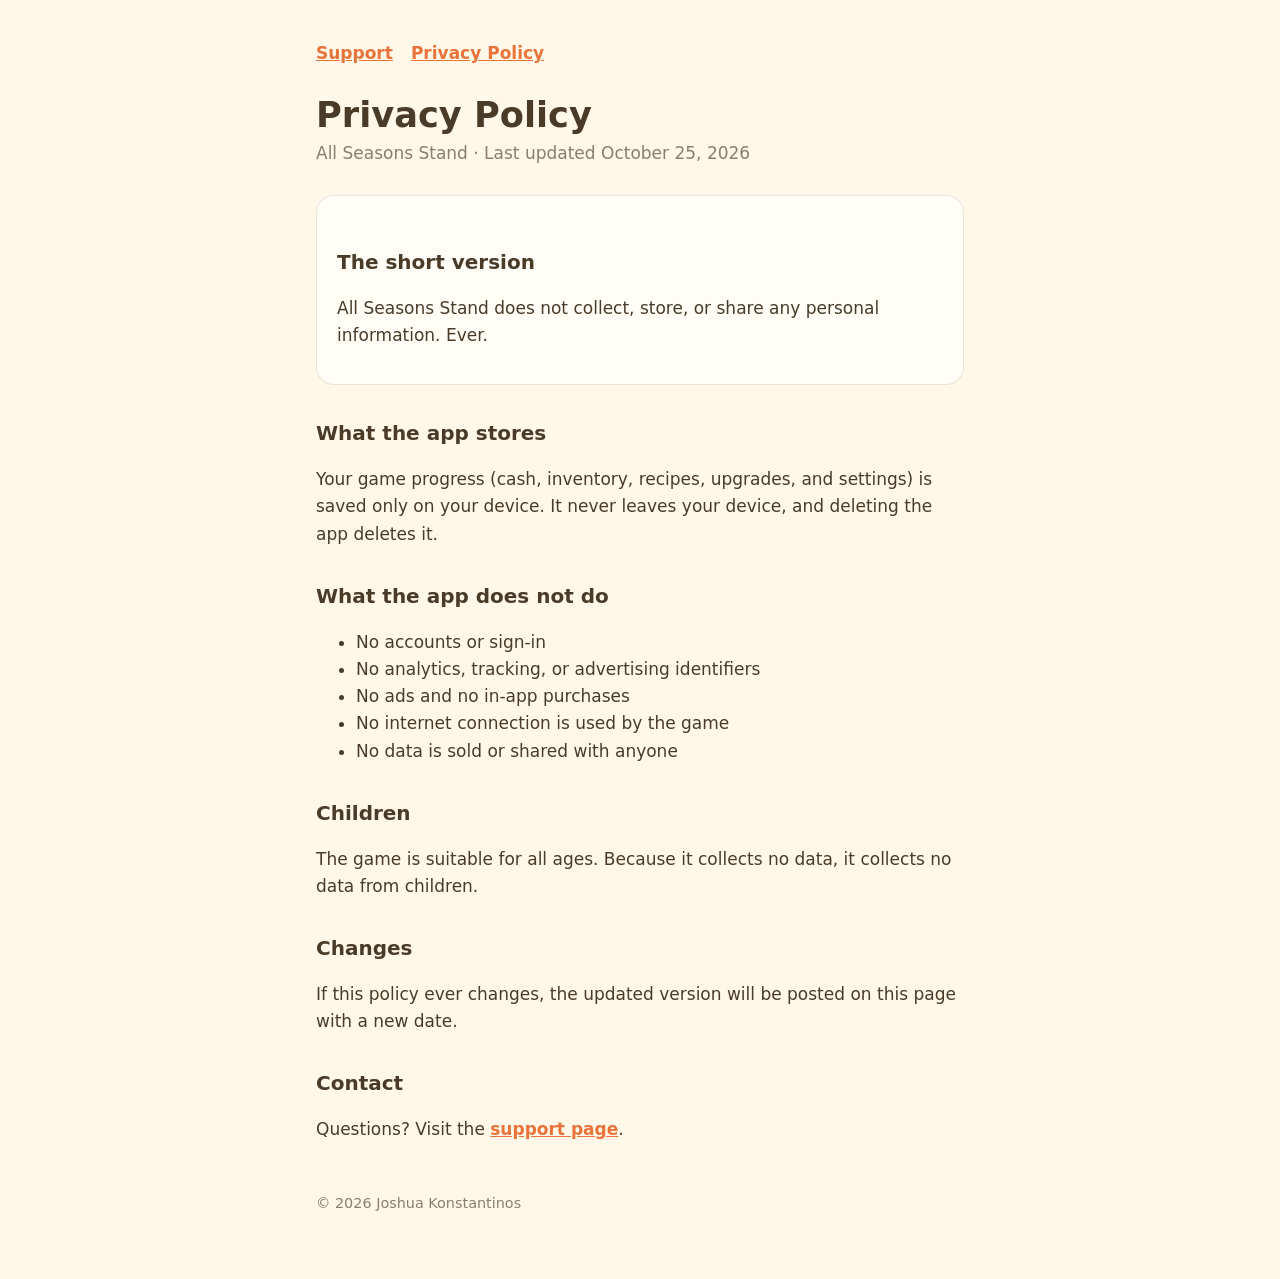
==== privacy.html @ 19e0eb2a "Support and privacy policy pages for All Seasons Stand" ====
<!doctype html>
<html lang="en">
<head>
<meta charset="utf-8">
<meta name="viewport" content="width=device-width, initial-scale=1">
<title>All Seasons Stand · Privacy Policy</title>
<link rel="stylesheet" href="style.css">
</head>
<body>
<main>
  <nav><a href="./">Support</a><a href="privacy.html">Privacy Policy</a></nav>
  <h1>Privacy Policy</h1>
  <p class="sub">All Seasons Stand · Last updated October 25, 2026</p>

  <div class="card">
    <h2>The short version</h2>
    <p>All Seasons Stand does not collect, store, or share any personal information. Ever.</p>
  </div>

  <h2>What the app stores</h2>
  <p>Your game progress (cash, inventory, recipes, upgrades, and settings) is saved only on your device. It never leaves your device, and deleting the app deletes it.</p>

  <h2>What the app does not do</h2>
  <ul>
    <li>No accounts or sign-in</li>
    <li>No analytics, tracking, or advertising identifiers</li>
    <li>No ads and no in-app purchases</li>
    <li>No internet connection is used by the game</li>
    <li>No data is sold or shared with anyone</li>
  </ul>

  <h2>Children</h2>
  <p>The game is suitable for all ages. Because it collects no data, it collects no data from children.</p>

  <h2>Changes</h2>
  <p>If this policy ever changes, the updated version will be posted on this page with a new date.</p>

  <h2>Contact</h2>
  <p>Questions? Visit the <a href="https://github.com/Joshfkon/all-seasons-stand-site/issues">support page</a>.</p>

  <footer>© 2026 Joshua Konstantinos</footer>
</main>
</body>
</html>
---- style.css ----
:root { --paper: #fff8e8; --card: #fffdf6; --ink: #4a3b29; --muted: #8a7d6d; --accent: #e8743b; }
* { box-sizing: border-box; }
body { margin: 0; background: var(--paper); color: var(--ink); font: 17px/1.6 ui-rounded, -apple-system, "SF Pro Rounded", system-ui, sans-serif; }
main { max-width: 680px; margin: 0 auto; padding: 40px 16px 64px; }
h1 { font-size: 2.2rem; line-height: 1.15; margin: 0 0 4px; }
h2 { font-size: 1.25rem; margin: 32px 0 6px; }
.sub { color: var(--muted); margin: 0 0 28px; }
.card { background: var(--card); border: 1.5px solid rgba(74,59,41,.12); border-radius: 18px; padding: 18px 20px; margin: 14px 0; }
a { color: var(--accent); font-weight: 600; }
nav { display: flex; gap: 18px; margin-bottom: 28px; }
footer { color: var(--muted); font-size: .9rem; margin-top: 48px; }
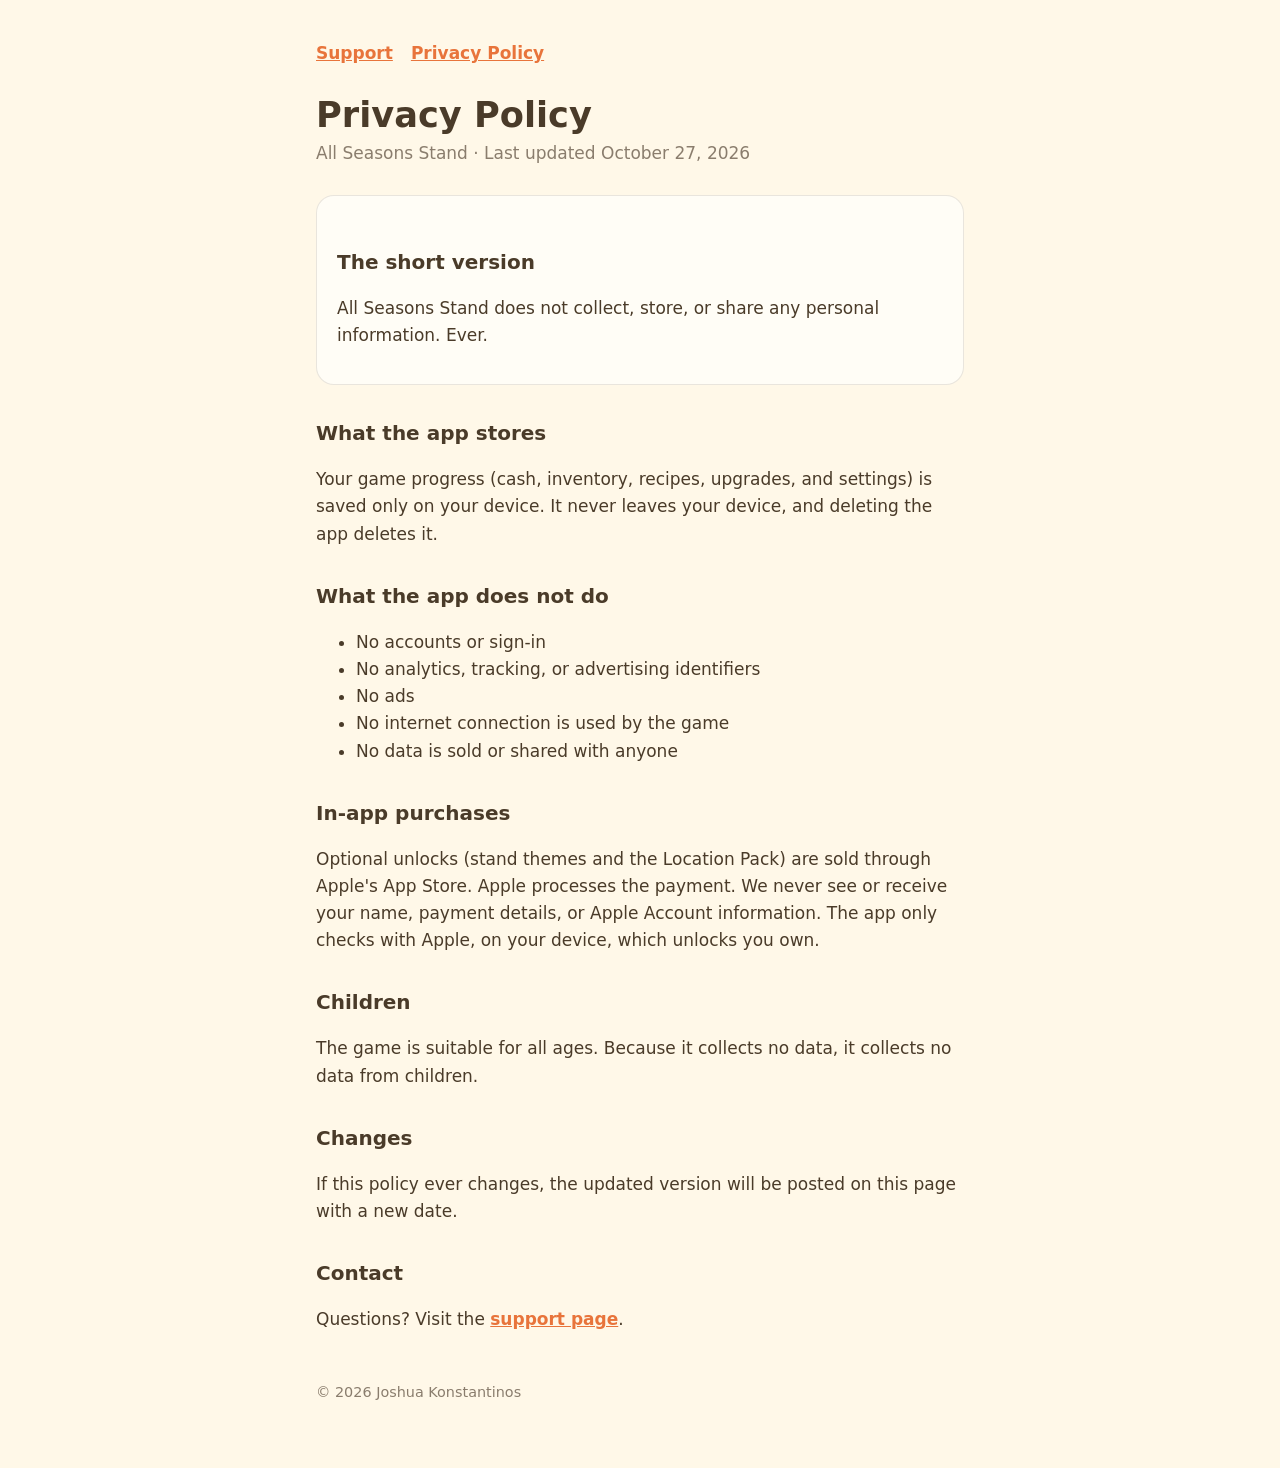
==== commit 423d76d6: "Describe optional in-app purchases, restore, and refunds" ====
--- a/privacy.html
+++ b/privacy.html
@@ -10,7 +10,7 @@
 <main>
   <nav><a href="./">Support</a><a href="privacy.html">Privacy Policy</a></nav>
   <h1>Privacy Policy</h1>
-  <p class="sub">All Seasons Stand · Last updated October 25, 2026</p>
+  <p class="sub">All Seasons Stand · Last updated October 27, 2026</p>
 
   <div class="card">
     <h2>The short version</h2>
@@ -24,10 +24,13 @@
   <ul>
     <li>No accounts or sign-in</li>
     <li>No analytics, tracking, or advertising identifiers</li>
-    <li>No ads and no in-app purchases</li>
+    <li>No ads</li>
     <li>No internet connection is used by the game</li>
     <li>No data is sold or shared with anyone</li>
   </ul>
+
+  <h2>In-app purchases</h2>
+  <p>Optional unlocks (stand themes and the Location Pack) are sold through Apple's App Store. Apple processes the payment. We never see or receive your name, payment details, or Apple Account information. The app only checks with Apple, on your device, which unlocks you own.</p>
 
   <h2>Children</h2>
   <p>The game is suitable for all ages. Because it collects no data, it collects no data from children.</p>
